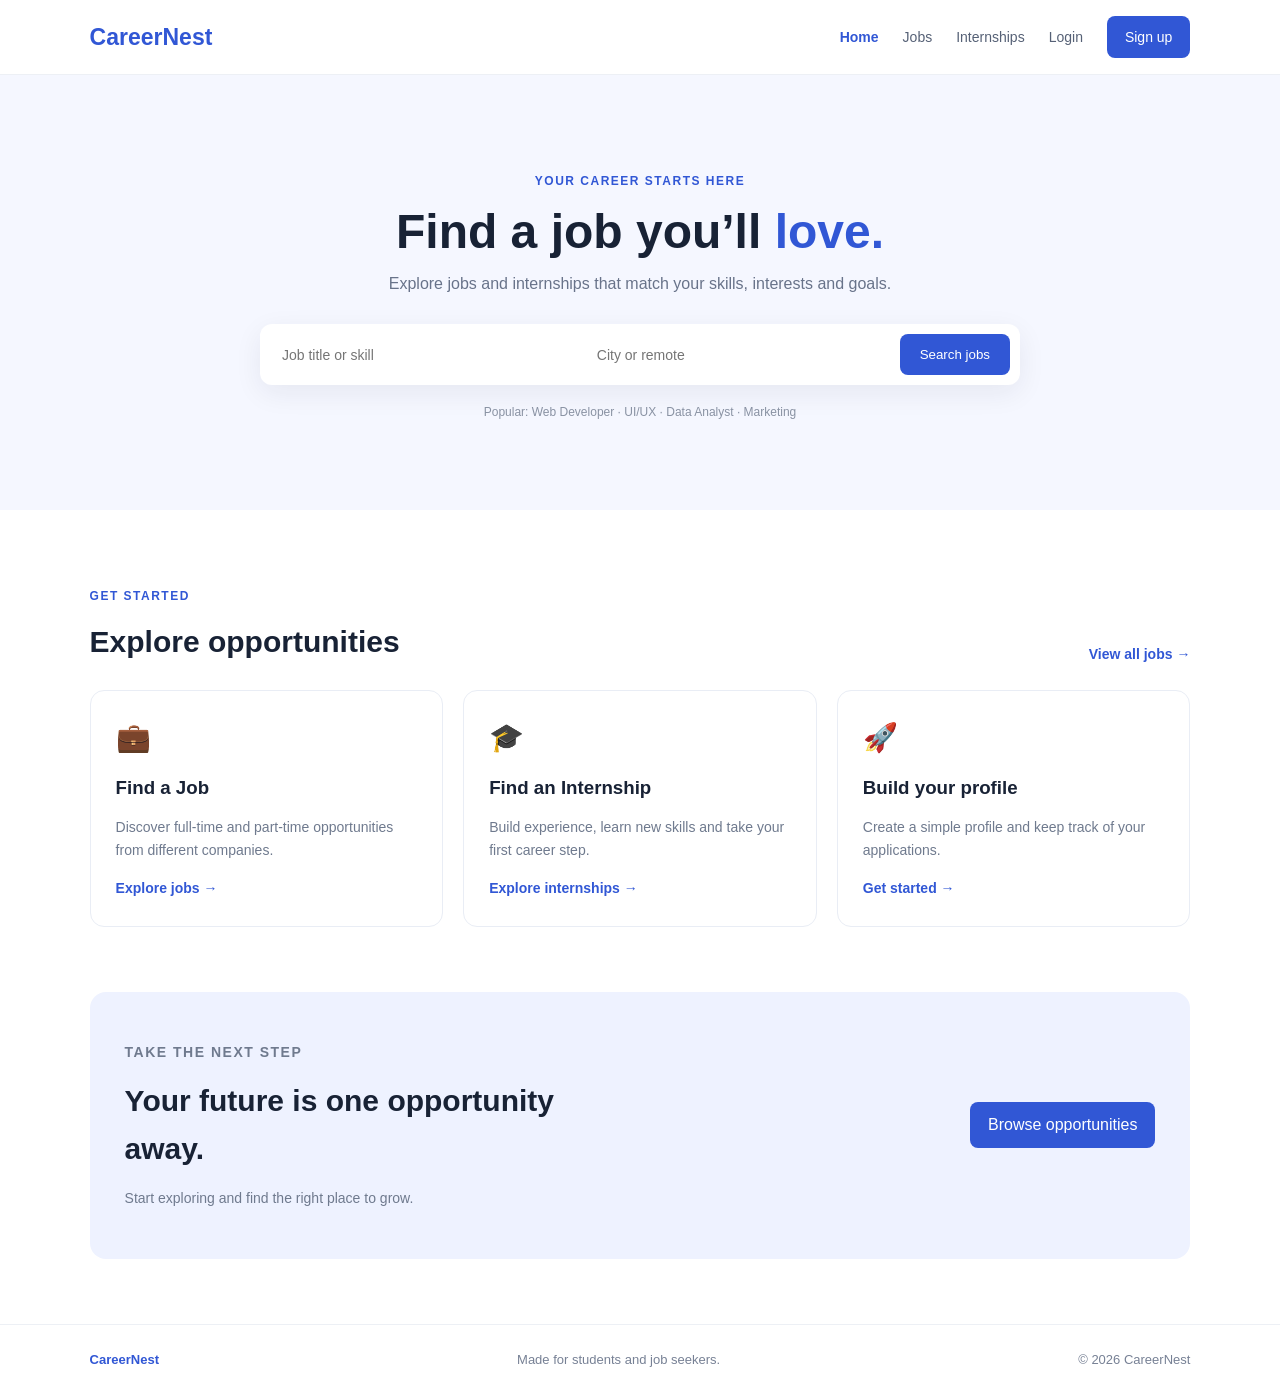
==== index.html @ 68edf342 "[Hemant] Frontend page" ====
<!DOCTYPE html>
<html lang="en">
<head>
  <meta charset="UTF-8">
  <meta name="viewport" content="width=device-width, initial-scale=1.0">
  <title>CareerNest | Find your next opportunity</title>
  <link rel="stylesheet" href="style.css">
</head>
<body>
  <header class="navbar">
    <a class="logo" href="index.html">CareerNest</a>
    <nav>
      <a class="active" href="index.html">Home</a>
      <a href="../job-listings/jobs.html">Jobs</a>
      <a href="../job-listings/internships.html">Internships</a>
      <a href="../auth-pages/login.html">Login</a>
      <a class="nav-button" href="../auth-pages/signup.html">Sign up</a>
    </nav>
  </header>

  <main>
    <section class="hero">
      <p class="tag">YOUR CAREER STARTS HERE</p>
      <h1>Find a job you’ll <span>love.</span></h1>
      <p class="hero-text">Explore jobs and internships that match your skills, interests and goals.</p>
      <form class="search-box" id="homeSearch">
        <input id="keyword" type="text" placeholder="Job title or skill">
        <input id="location" type="text" placeholder="City or remote">
        <button type="submit">Search jobs</button>
      </form>
      <p class="small-note">Popular: Web Developer · UI/UX · Data Analyst · Marketing</p>
    </section>

    <section class="section">
      <div class="section-heading">
        <div><p class="tag">GET STARTED</p><h2>Explore opportunities</h2></div>
        <a href="../job-listings/jobs.html">View all jobs →</a>
      </div>
      <div class="cards">
        <article class="feature-card"><div class="emoji">💼</div><h3>Find a Job</h3><p>Discover full-time and part-time opportunities from different companies.</p><a href="../job-listings/jobs.html">Explore jobs →</a></article>
        <article class="feature-card"><div class="emoji">🎓</div><h3>Find an Internship</h3><p>Build experience, learn new skills and take your first career step.</p><a href="../job-listings/internships.html">Explore internships →</a></article>
        <article class="feature-card"><div class="emoji">🚀</div><h3>Build your profile</h3><p>Create a simple profile and keep track of your applications.</p><a href="../auth-pages/signup.html">Get started →</a></article>
      </div>
    </section>

    <section class="banner">
      <div><p class="tag">TAKE THE NEXT STEP</p><h2>Your future is one opportunity away.</h2><p>Start exploring and find the right place to grow.</p></div>
      <a class="button light" href="../job-listings/jobs.html">Browse opportunities</a>
    </section>
  </main>

  <footer><strong>CareerNest</strong><span>Made for students and job seekers.</span><span>© 2026 CareerNest</span></footer>
  <script src="script.js"></script>
</body>
</html>
---- style.css ----
* {
  box-sizing: border-box;
}
body {
  margin: 0;
  font-family: Arial, sans-serif;
  color: #182235;
  background: #fff;
  line-height: 1.6;
}
a {
  text-decoration: none;
  color: inherit;
}
.navbar {
  height: auto;
  min-height: 72px;
  padding: 16px 7%;
  display: flex;
  align-items: center;
  justify-content: space-between;
  border-bottom: 1px solid #edf0f5;
}
.logo {
  font-size: 23px;
  font-weight: 800;
  color: #3157d5;
}
.navbar nav {
  display: flex;
  gap: 24px;
  align-items: center;
  flex-wrap: wrap;
}
.navbar nav a {
  font-size: 14px;
  color: #566176;
}
.navbar nav .active {
  color: #3157d5;
  font-weight: bold;
}
.nav-button,
.button {
  background: #3157d5;
  color: white !important;
  padding: 10px 18px;
  border-radius: 8px;
}
.hero {
  text-align: center;
  padding: 85px 7% 75px;
  background: #f5f7ff;
}
.tag {
  font-size: 12px;
  letter-spacing: 1.5px;
  color: #3157d5;
  font-weight: bold;
}
.hero h1 {
  font-size: 48px;
  line-height: 1.15;
  margin: 12px 0;
}
.hero h1 span {
  color: #3157d5;
}
.hero-text {
  color: #68738a;
  max-width: 570px;
  margin: 0 auto 28px;
}
.search-box {
  max-width: 760px;
  margin: auto;
  background: white;
  padding: 10px;
  display: flex;
  gap: 10px;
  border-radius: 12px;
  box-shadow: 0 8px 28px #18223512;
}
.search-box input {
  flex: 1;
  min-width: 0;
  border: 0;
  padding: 12px;
  font-size: 14px;
  outline: none;
}
.search-box button,
button {
  border: 0;
  background: #3157d5;
  color: white;
  padding: 13px 20px;
  border-radius: 8px;
  cursor: pointer;
}
.small-note {
  font-size: 12px;
  color: #8992a3;
  margin-top: 18px;
}
.section {
  padding: 65px 7%;
}
.section-heading {
  display: flex;
  justify-content: space-between;
  align-items: end;
  margin-bottom: 24px;
}
.section h2,
.banner h2 {
  font-size: 30px;
  margin: 0;
}
.section-heading > a,
.feature-card a {
  color: #3157d5;
  font-weight: bold;
  font-size: 14px;
}
.cards {
  display: grid;
  grid-template-columns: repeat(3, 1fr);
  gap: 20px;
}
.feature-card {
  padding: 25px;
  border: 1px solid #e9edf5;
  border-radius: 14px;
}
.emoji {
  font-size: 28px;
}
.feature-card h3 {
  margin: 12px 0 5px;
}
.feature-card p,
.banner p {
  color: #6f7a8e;
  font-size: 14px;
}
.banner {
  margin: 0 7% 65px;
  padding: 35px;
  background: #eef2ff;
  border-radius: 16px;
  display: flex;
  align-items: center;
  justify-content: space-between;
  gap: 20px;
}
.banner h2 {
  max-width: 500px;
}
footer {
  padding: 25px 7%;
  border-top: 1px solid #edf0f5;
  display: flex;
  justify-content: space-between;
  gap: 15px;
  flex-wrap: wrap;
  color: #778195;
  font-size: 13px;
}
footer strong {
  color: #3157d5;
}
@media (max-width: 700px) {
  .navbar {
    align-items: flex-start;
    gap: 15px;
    flex-direction: column;
  }
  .navbar nav {
    gap: 13px;
  }
  .hero h1 {
    font-size: 36px;
  }
  .search-box {
    flex-direction: column;
  }
  .cards {
    grid-template-columns: 1fr;
  }
  .section-heading,
  .banner {
    align-items: flex-start;
    flex-direction: column;
  }
  footer {
    flex-direction: column;
  }
}
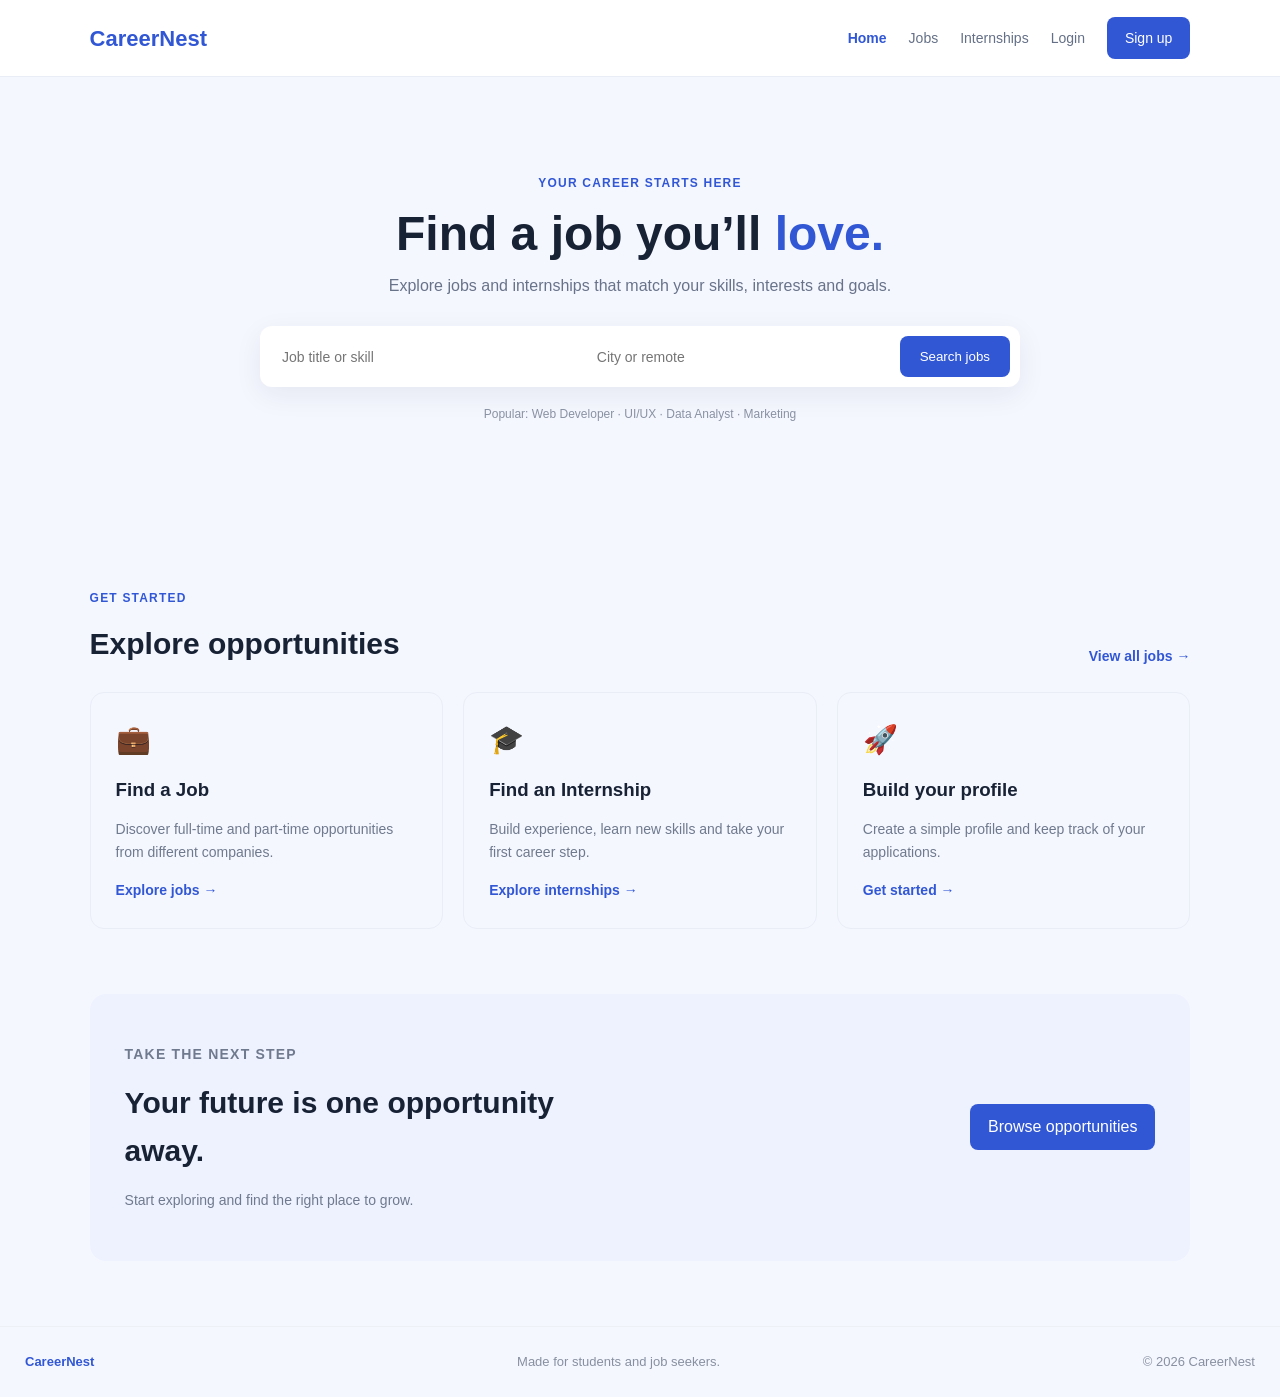
==== commit cb1f29b2: "Changes done" ====
--- a/index.html
+++ b/index.html
@@ -11,10 +11,10 @@
     <a class="logo" href="index.html">CareerNest</a>
     <nav>
       <a class="active" href="index.html">Home</a>
-      <a href="../job-listings/jobs.html">Jobs</a>
-      <a href="../job-listings/internships.html">Internships</a>
-      <a href="../auth-pages/login.html">Login</a>
-      <a class="nav-button" href="../auth-pages/signup.html">Sign up</a>
+      <a href="jobs.html">Jobs</a>
+      <a href="internships.html">Internships</a>
+      <a href="login.html">Login</a>
+      <a class="nav-button" href="signup.html">Sign up</a>
     </nav>
   </header>
 
@@ -34,18 +34,18 @@
     <section class="section">
       <div class="section-heading">
         <div><p class="tag">GET STARTED</p><h2>Explore opportunities</h2></div>
-        <a href="../job-listings/jobs.html">View all jobs →</a>
+        <a href="jobs.html">View all jobs →</a>
       </div>
       <div class="cards">
-        <article class="feature-card"><div class="emoji">💼</div><h3>Find a Job</h3><p>Discover full-time and part-time opportunities from different companies.</p><a href="../job-listings/jobs.html">Explore jobs →</a></article>
-        <article class="feature-card"><div class="emoji">🎓</div><h3>Find an Internship</h3><p>Build experience, learn new skills and take your first career step.</p><a href="../job-listings/internships.html">Explore internships →</a></article>
-        <article class="feature-card"><div class="emoji">🚀</div><h3>Build your profile</h3><p>Create a simple profile and keep track of your applications.</p><a href="../auth-pages/signup.html">Get started →</a></article>
+        <article class="feature-card"><div class="emoji">💼</div><h3>Find a Job</h3><p>Discover full-time and part-time opportunities from different companies.</p><a href="jobs.html">Explore jobs →</a></article>
+        <article class="feature-card"><div class="emoji">🎓</div><h3>Find an Internship</h3><p>Build experience, learn new skills and take your first career step.</p><a href="internships.html">Explore internships →</a></article>
+        <article class="feature-card"><div class="emoji">🚀</div><h3>Build your profile</h3><p>Create a simple profile and keep track of your applications.</p><a href="signup.html">Get started →</a></article>
       </div>
     </section>
 
     <section class="banner">
       <div><p class="tag">TAKE THE NEXT STEP</p><h2>Your future is one opportunity away.</h2><p>Start exploring and find the right place to grow.</p></div>
-      <a class="button light" href="../job-listings/jobs.html">Browse opportunities</a>
+      <a class="button light" href="jobs.html">Browse opportunities</a>
     </section>
   </main>
 
--- a/style.css
+++ b/style.css
@@ -197,3 +197,5 @@
     flex-direction: column;
   }
 }
+*{box-sizing:border-box}body{margin:0;font-family:Arial,sans-serif;color:#182235;background:#f8f9fc;line-height:1.6}.navbar{padding:17px 7%;display:flex;justify-content:space-between;align-items:center;background:white;border-bottom:1px solid #e9edf5}.logo{font-size:22px;font-weight:800;color:#3157d5;text-decoration:none}.navbar nav{display:flex;gap:22px}.navbar nav a{color:#657087;text-decoration:none;font-size:14px}.navbar nav .active{color:#3157d5;font-weight:bold}.container{max-width:1050px;margin:45px auto;padding:0 22px}.tag{font-size:12px;letter-spacing:1.5px;color:#3157d5;font-weight:bold}h1{font-size:36px;margin:5px 0}.muted{color:#788297}.filters{display:flex;gap:12px;margin:25px 0}.filters input,.filters select{padding:13px;border:1px solid #dfe4ed;border-radius:8px;background:white;flex:1;min-width:0}.job-list{display:grid;grid-template-columns:repeat(2,1fr);gap:16px}.job-card{background:white;border:1px solid #e8ecf3;border-radius:12px;padding:20px}.job-card h3{margin:0 0 4px}.company{color:#3157d5;font-weight:bold;font-size:14px}.details{display:flex;gap:12px;flex-wrap:wrap;color:#788297;font-size:13px;margin:13px 0}.job-card p{font-size:14px;color:#657087}.apply{display:inline-block;background:#3157d5;color:white;text-decoration:none;padding:9px 15px;border-radius:7px;font-size:13px}.saved{background:#eef2ff;color:#3157d5;border:0;padding:9px 13px;border-radius:7px;cursor:pointer;margin-left:7px}footer{text-align:center;padding:25px;color:#8790a1;font-size:13px;margin-top:30px}@media(max-width:650px){.job-list{grid-template-columns:1fr}.filters{flex-direction:column}.navbar{align-items:flex-start;gap:12px;flex-direction:column}.navbar nav{gap:14px}}
+*{box-sizing:border-box}body{margin:0;background:#f5f7ff;font-family:Arial,sans-serif;color:#182235}header{padding:20px 7%;display:flex;justify-content:space-between;background:white}header a{color:#657087;text-decoration:none;font-size:14px}.logo{font-size:22px;font-weight:800;color:#3157d5}.auth-wrap{min-height:calc(100vh - 70px);display:flex;justify-content:center;align-items:center;padding:30px 15px}.auth-card{background:white;width:100%;max-width:430px;padding:32px;border:1px solid #e8ecf3;border-radius:14px;box-shadow:0 12px 35px #1822350d}.tag{color:#3157d5;font-weight:bold;font-size:12px;letter-spacing:1.2px}h1{font-size:27px;margin:8px 0 24px}label{display:block;font-size:13px;font-weight:bold;margin:15px 0 7px}input,select{width:100%;padding:13px;border:1px solid #dfe4ed;border-radius:8px;font-size:14px}.password{display:flex;gap:7px}.password input{flex:1}.password button{border:0;background:#eef2ff;color:#3157d5;border-radius:7px;padding:0 12px;cursor:pointer}.primary{width:100%;margin-top:22px;padding:13px;background:#3157d5;color:white;border:0;border-radius:8px;cursor:pointer;font-weight:bold}.message{font-size:13px;color:#3157d5;min-height:18px}.bottom{text-align:center;font-size:13px;color:#788297}.bottom a{color:#3157d5;font-weight:bold}
